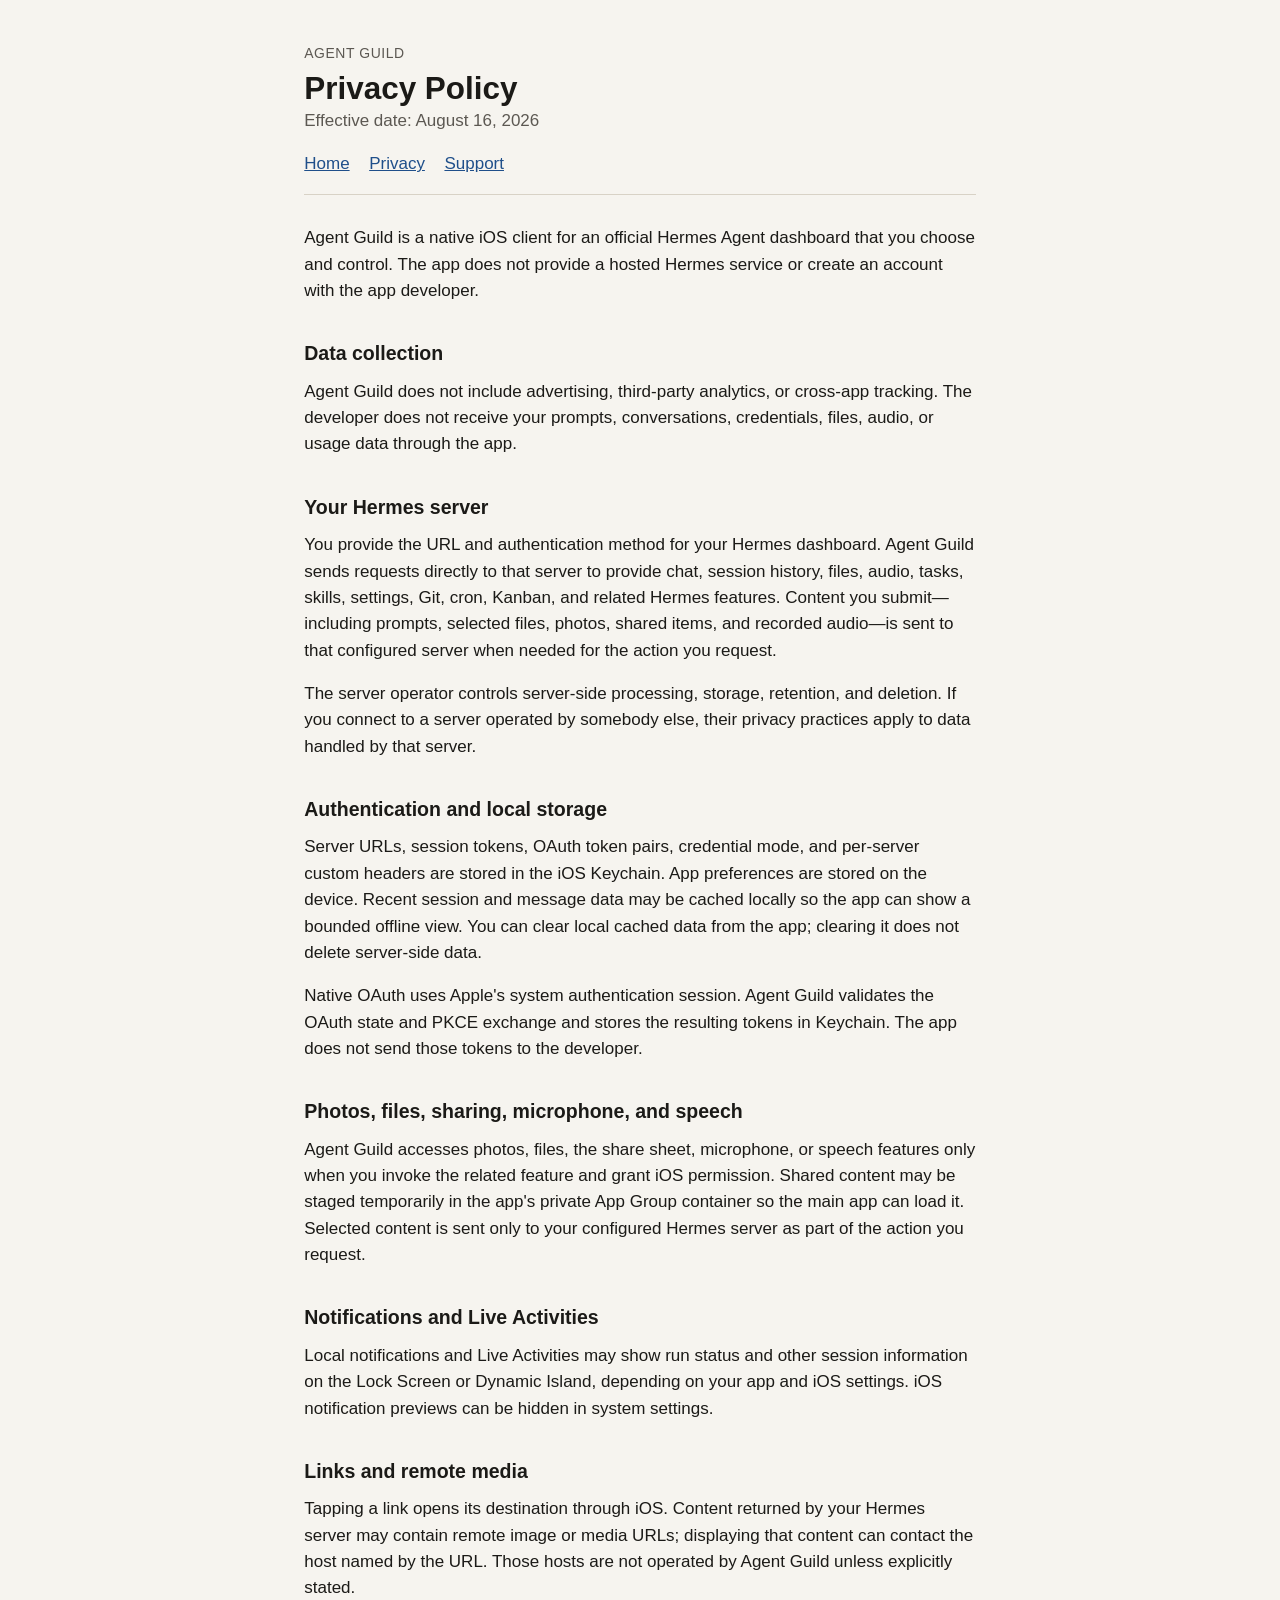
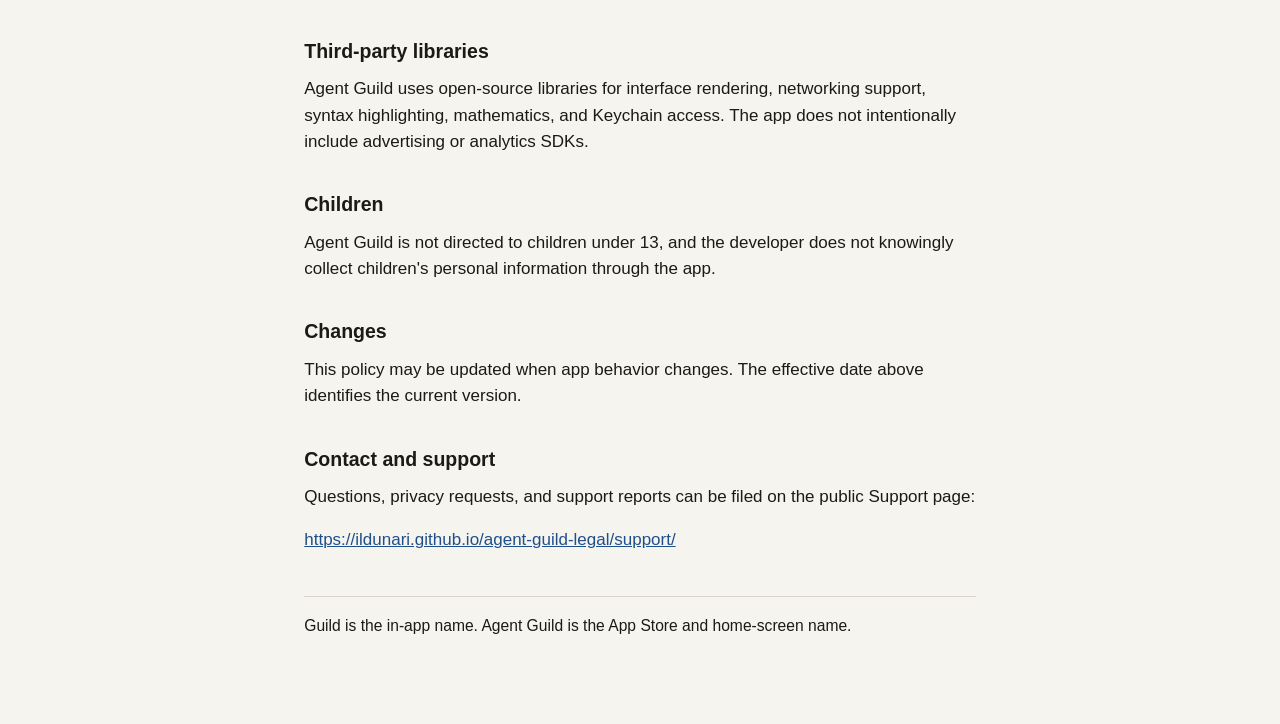
==== privacy/index.html @ e6b4c346 "Publish public Privacy and Support pages for Agent Guild. These pages must stay public so App Store " ====
<!DOCTYPE html>
<html lang="en">
<head>
  <meta charset="utf-8">
  <meta name="viewport" content="width=device-width, initial-scale=1">
  <title>Privacy Policy — Agent Guild</title>
  <meta name="description" content="Privacy policy for the Agent Guild iOS app.">
  <link rel="stylesheet" href="../css/site.css">
</head>
<body>
  <main>
    <header>
      <p class="kicker">Agent Guild</p>
      <h1>Privacy Policy</h1>
      <p class="meta">Effective date: August 16, 2026</p>
      <nav aria-label="Legal pages">
        <a href="../">Home</a>
        <a href="./" aria-current="page">Privacy</a>
        <a href="../support/">Support</a>
      </nav>
    </header>

    <p>Agent Guild is a native iOS client for an official Hermes Agent dashboard that you choose and control. The app does not provide a hosted Hermes service or create an account with the app developer.</p>

    <h2>Data collection</h2>
    <p>Agent Guild does not include advertising, third-party analytics, or cross-app tracking. The developer does not receive your prompts, conversations, credentials, files, audio, or usage data through the app.</p>

    <h2>Your Hermes server</h2>
    <p>You provide the URL and authentication method for your Hermes dashboard. Agent Guild sends requests directly to that server to provide chat, session history, files, audio, tasks, skills, settings, Git, cron, Kanban, and related Hermes features. Content you submit—including prompts, selected files, photos, shared items, and recorded audio—is sent to that configured server when needed for the action you request.</p>
    <p>The server operator controls server-side processing, storage, retention, and deletion. If you connect to a server operated by somebody else, their privacy practices apply to data handled by that server.</p>

    <h2>Authentication and local storage</h2>
    <p>Server URLs, session tokens, OAuth token pairs, credential mode, and per-server custom headers are stored in the iOS Keychain. App preferences are stored on the device. Recent session and message data may be cached locally so the app can show a bounded offline view. You can clear local cached data from the app; clearing it does not delete server-side data.</p>
    <p>Native OAuth uses Apple's system authentication session. Agent Guild validates the OAuth state and PKCE exchange and stores the resulting tokens in Keychain. The app does not send those tokens to the developer.</p>

    <h2>Photos, files, sharing, microphone, and speech</h2>
    <p>Agent Guild accesses photos, files, the share sheet, microphone, or speech features only when you invoke the related feature and grant iOS permission. Shared content may be staged temporarily in the app's private App Group container so the main app can load it. Selected content is sent only to your configured Hermes server as part of the action you request.</p>

    <h2>Notifications and Live Activities</h2>
    <p>Local notifications and Live Activities may show run status and other session information on the Lock Screen or Dynamic Island, depending on your app and iOS settings. iOS notification previews can be hidden in system settings.</p>

    <h2>Links and remote media</h2>
    <p>Tapping a link opens its destination through iOS. Content returned by your Hermes server may contain remote image or media URLs; displaying that content can contact the host named by the URL. Those hosts are not operated by Agent Guild unless explicitly stated.</p>

    <h2>Third-party libraries</h2>
    <p>Agent Guild uses open-source libraries for interface rendering, networking support, syntax highlighting, mathematics, and Keychain access. The app does not intentionally include advertising or analytics SDKs.</p>

    <h2>Children</h2>
    <p>Agent Guild is not directed to children under 13, and the developer does not knowingly collect children's personal information through the app.</p>

    <h2>Changes</h2>
    <p>This policy may be updated when app behavior changes. The effective date above identifies the current version.</p>

    <h2>Contact and support</h2>
    <p>Questions, privacy requests, and support reports can be filed on the public Support page:</p>
    <p><a href="https://ildunari.github.io/agent-guild-legal/support/">https://ildunari.github.io/agent-guild-legal/support/</a></p>

    <footer>
      <p>Guild is the in-app name. Agent Guild is the App Store and home-screen name.</p>
    </footer>
  </main>
</body>
</html>
---- css/site.css ----
:root {
  color-scheme: light dark;
  --bg: #f6f4ef;
  --fg: #1b1a17;
  --muted: #5c5852;
  --rule: #d8d2c6;
  --card: #fffdf8;
  --link: #1f4f8a;
}

@media (prefers-color-scheme: dark) {
  :root {
    --bg: #161513;
    --fg: #f3efe6;
    --muted: #b6b0a5;
    --rule: #3a3732;
    --card: #1f1d1a;
    --link: #8cbcf0;
  }
}

* { box-sizing: border-box; }

html, body {
  margin: 0;
  padding: 0;
  background: var(--bg);
  color: var(--fg);
  font: 17px/1.55 -apple-system, BlinkMacSystemFont, "Segoe UI", sans-serif;
}

main {
  max-width: 42rem;
  margin: 0 auto;
  padding: 2.5rem 1.25rem 4rem;
}

header {
  margin-bottom: 1.75rem;
  padding-bottom: 1rem;
  border-bottom: 1px solid var(--rule);
}

.kicker {
  margin: 0 0 0.35rem;
  color: var(--muted);
  font-size: 0.82rem;
  letter-spacing: 0.04em;
  text-transform: uppercase;
}

h1 {
  margin: 0;
  font-size: 1.85rem;
  line-height: 1.2;
}

h2 {
  margin: 2rem 0 0.6rem;
  font-size: 1.15rem;
}

p, li { color: var(--fg); }

p { margin: 0 0 1rem; }

ul {
  margin: 0 0 1rem;
  padding-left: 1.15rem;
}

.meta, .muted { color: var(--muted); }

a { color: var(--link); }

nav {
  display: flex;
  flex-wrap: wrap;
  gap: 0.85rem 1.15rem;
  margin-top: 1rem;
}

.card {
  background: var(--card);
  border: 1px solid var(--rule);
  border-radius: 12px;
  padding: 1rem 1.1rem;
  margin: 1rem 0;
}

footer {
  margin-top: 2.5rem;
  padding-top: 1rem;
  border-top: 1px solid var(--rule);
  color: var(--muted);
  font-size: 0.92rem;
}
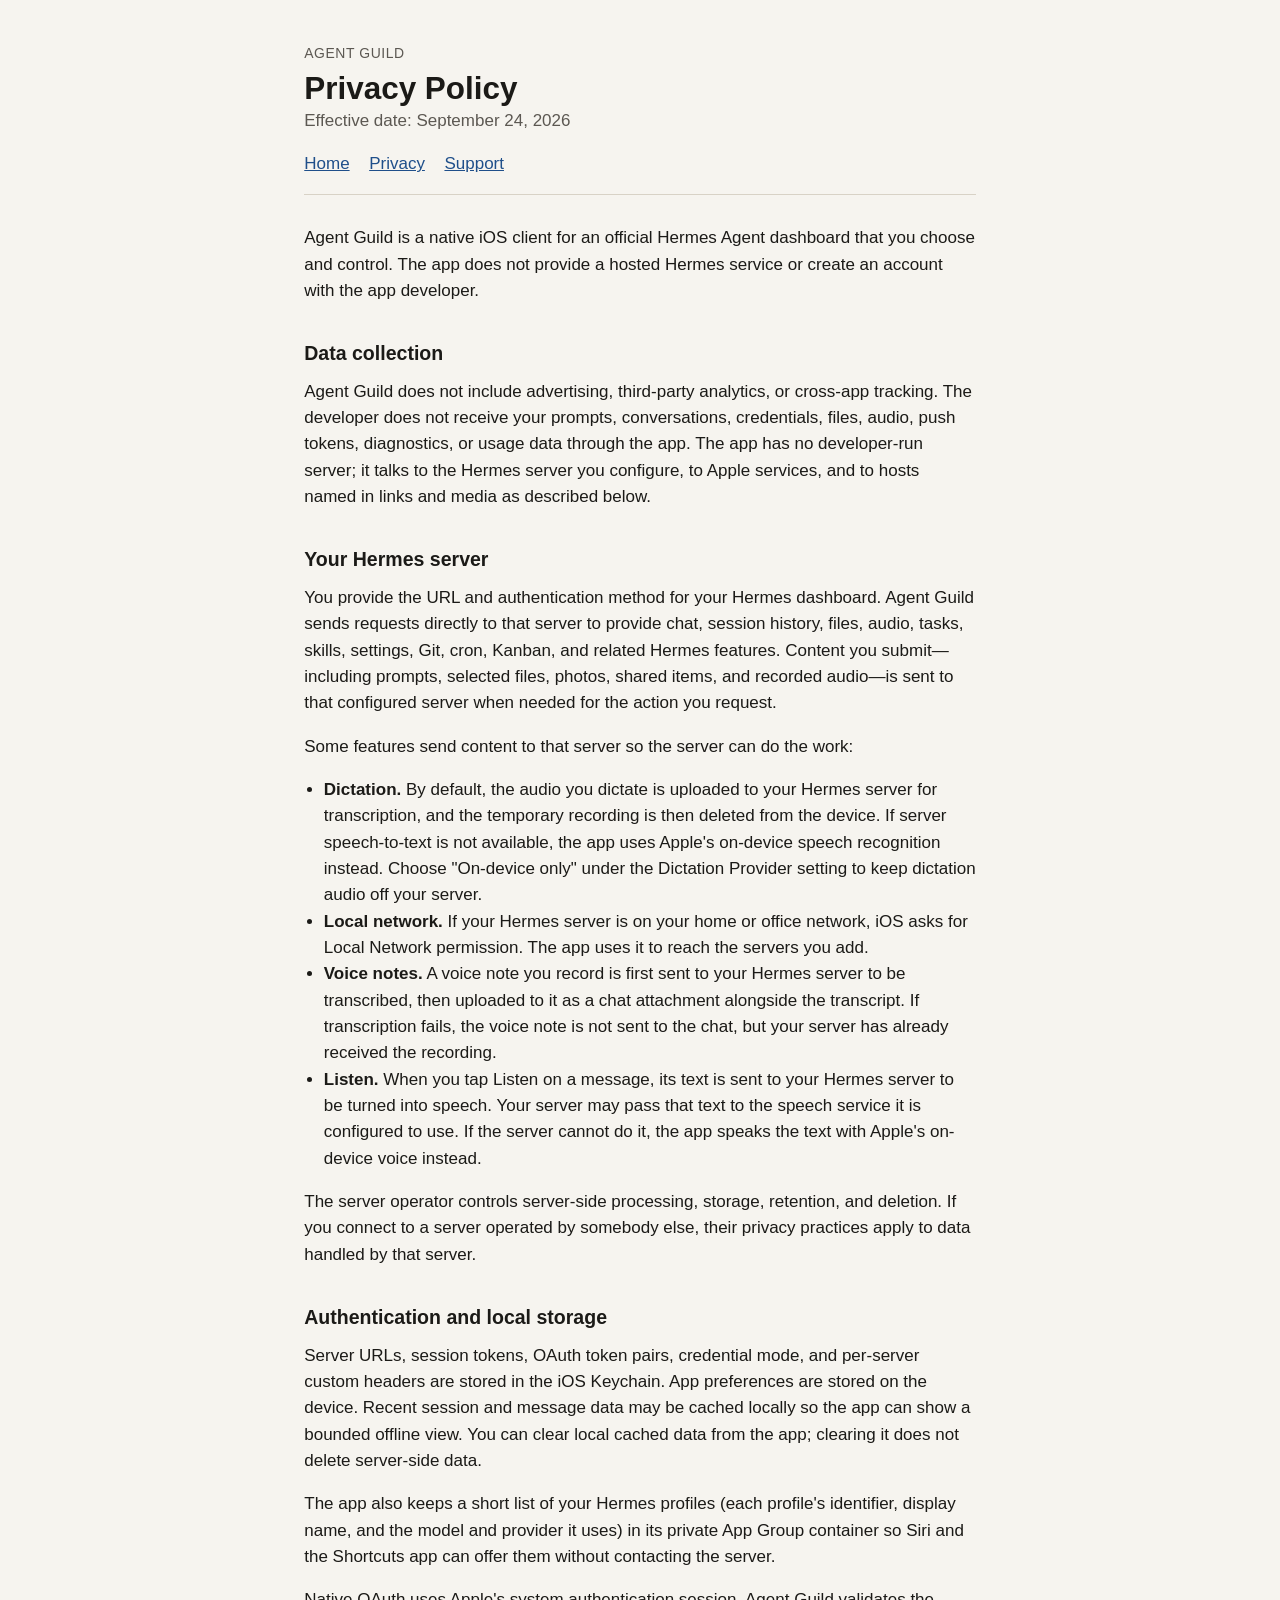
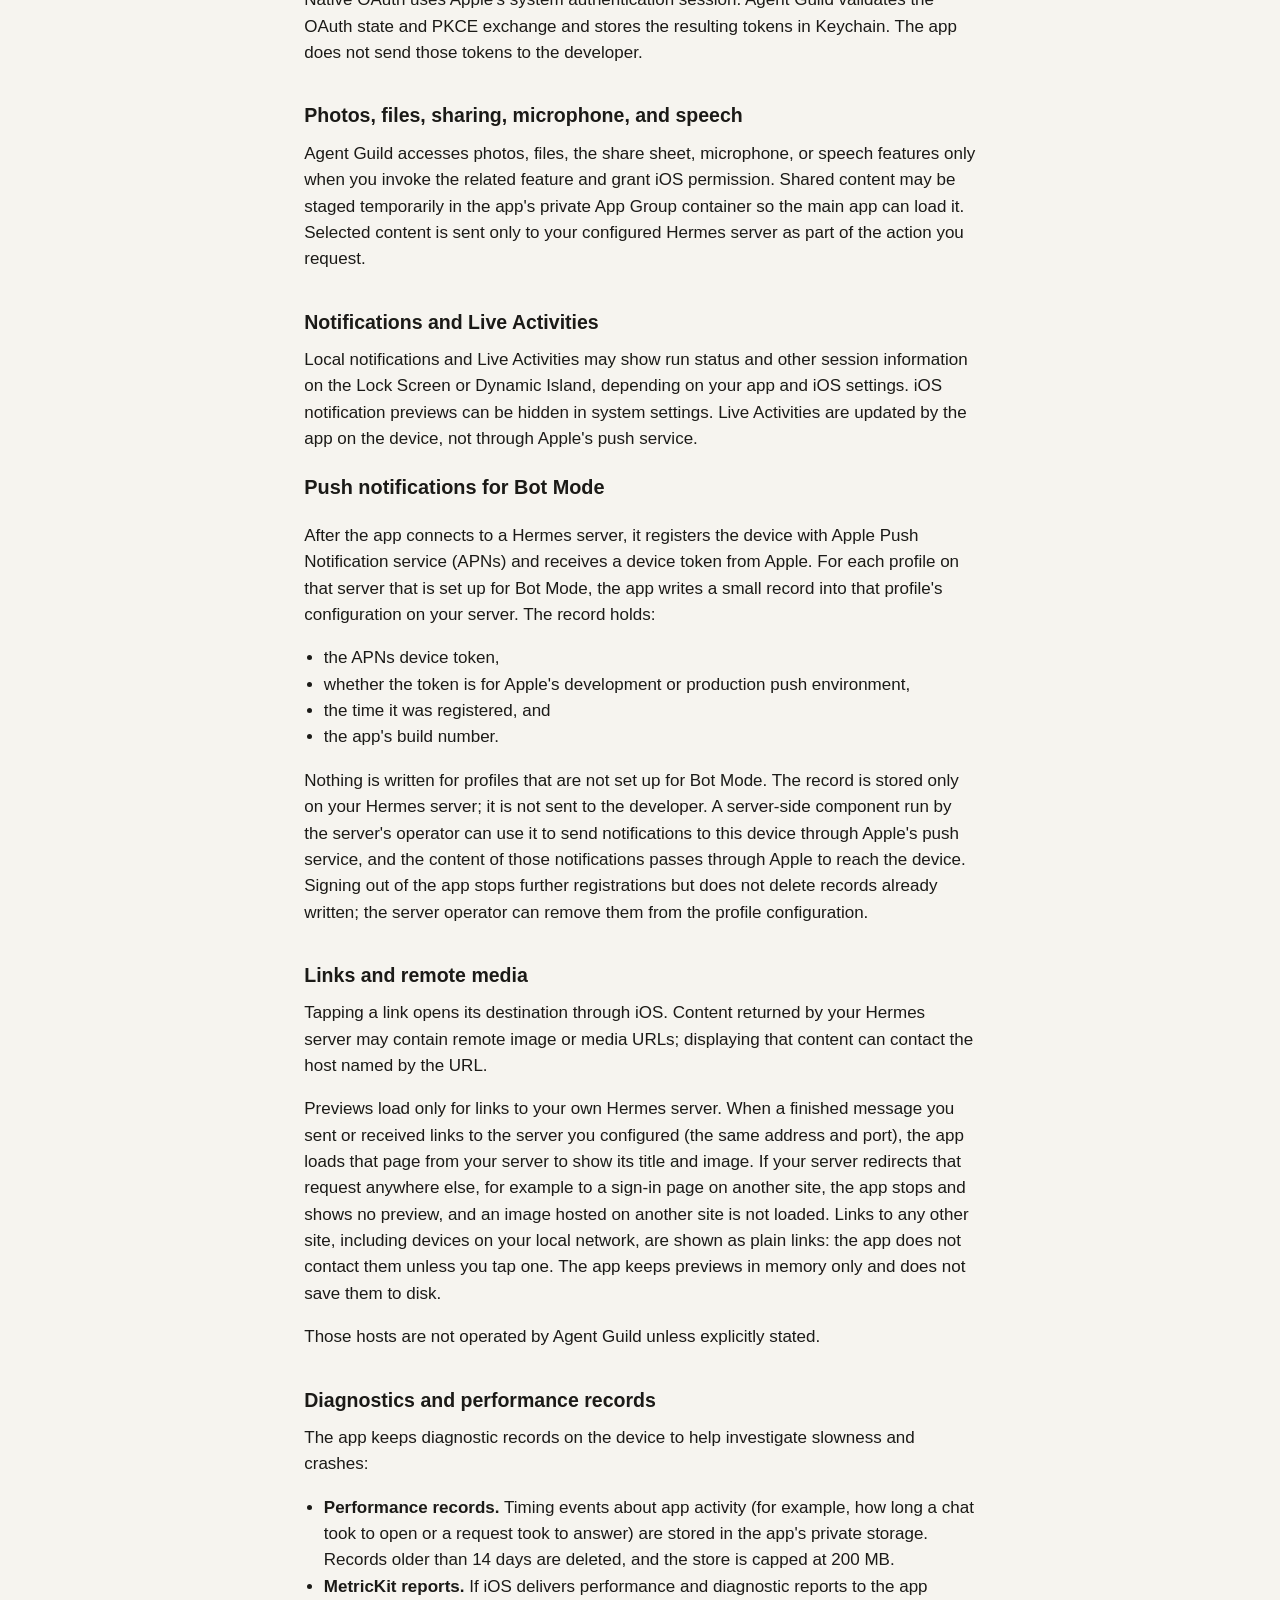
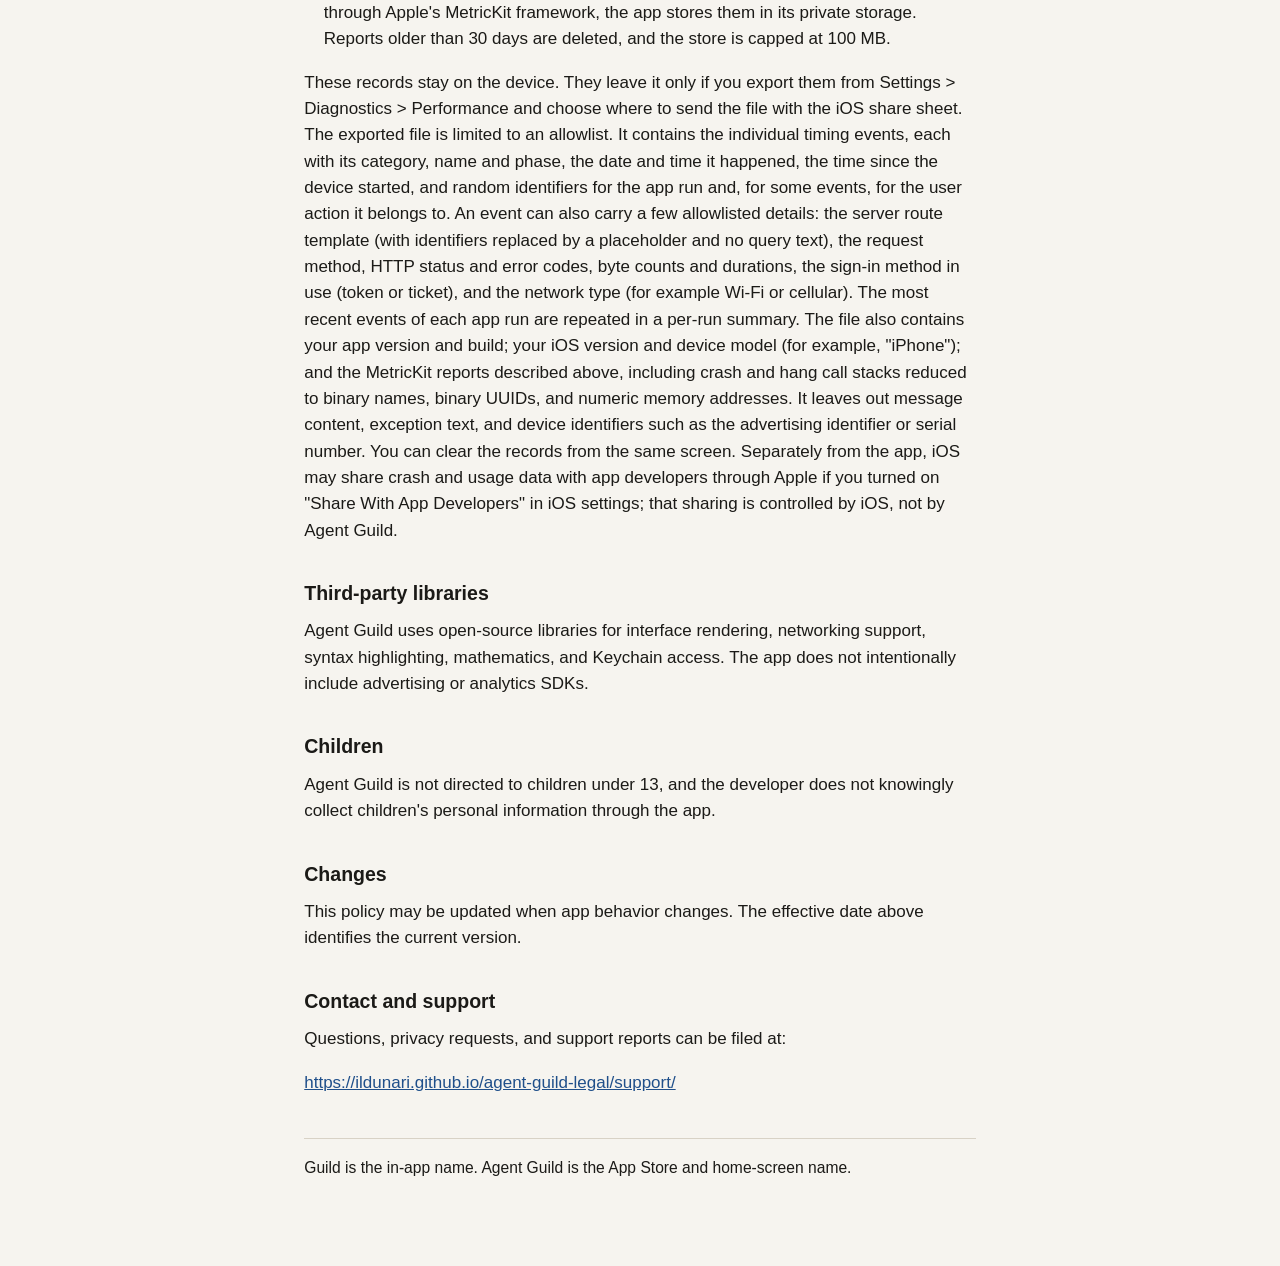
==== commit 57e7c823: "Privacy policy: September 24, 2026 revision Matches PRIVACY.md at ildunari/agent-guild 7a7a647: Bot " ====
--- a/privacy/index.html
+++ b/privacy/index.html
@@ -12,7 +12,7 @@
     <header>
       <p class="kicker">Agent Guild</p>
       <h1>Privacy Policy</h1>
-      <p class="meta">Effective date: August 16, 2026</p>
+      <p class="meta">Effective date: September 24, 2026</p>
       <nav aria-label="Legal pages">
         <a href="../">Home</a>
         <a href="./" aria-current="page">Privacy</a>
@@ -23,36 +23,88 @@
     <p>Agent Guild is a native iOS client for an official Hermes Agent dashboard that you choose and control. The app does not provide a hosted Hermes service or create an account with the app developer.</p>
 
     <h2>Data collection</h2>
-    <p>Agent Guild does not include advertising, third-party analytics, or cross-app tracking. The developer does not receive your prompts, conversations, credentials, files, audio, or usage data through the app.</p>
+
+    <p>Agent Guild does not include advertising, third-party analytics, or cross-app tracking. The developer does not receive your prompts, conversations, credentials, files, audio, push tokens, diagnostics, or usage data through the app. The app has no developer-run server; it talks to the Hermes server you configure, to Apple services, and to hosts named in links and media as described below.</p>
 
     <h2>Your Hermes server</h2>
+
     <p>You provide the URL and authentication method for your Hermes dashboard. Agent Guild sends requests directly to that server to provide chat, session history, files, audio, tasks, skills, settings, Git, cron, Kanban, and related Hermes features. Content you submit—including prompts, selected files, photos, shared items, and recorded audio—is sent to that configured server when needed for the action you request.</p>
+
+    <p>Some features send content to that server so the server can do the work:</p>
+
+    <ul>
+      <li><strong>Dictation.</strong> By default, the audio you dictate is uploaded to your Hermes server for transcription, and the temporary recording is then deleted from the device. If server speech-to-text is not available, the app uses Apple's on-device speech recognition instead. Choose "On-device only" under the Dictation Provider setting to keep dictation audio off your server.</li>
+      <li><strong>Local network.</strong> If your Hermes server is on your home or office network, iOS asks for Local Network permission. The app uses it to reach the servers you add.</li>
+      <li><strong>Voice notes.</strong> A voice note you record is first sent to your Hermes server to be transcribed, then uploaded to it as a chat attachment alongside the transcript. If transcription fails, the voice note is not sent to the chat, but your server has already received the recording.</li>
+      <li><strong>Listen.</strong> When you tap Listen on a message, its text is sent to your Hermes server to be turned into speech. Your server may pass that text to the speech service it is configured to use. If the server cannot do it, the app speaks the text with Apple's on-device voice instead.</li>
+    </ul>
+
     <p>The server operator controls server-side processing, storage, retention, and deletion. If you connect to a server operated by somebody else, their privacy practices apply to data handled by that server.</p>
 
     <h2>Authentication and local storage</h2>
+
     <p>Server URLs, session tokens, OAuth token pairs, credential mode, and per-server custom headers are stored in the iOS Keychain. App preferences are stored on the device. Recent session and message data may be cached locally so the app can show a bounded offline view. You can clear local cached data from the app; clearing it does not delete server-side data.</p>
+
+    <p>The app also keeps a short list of your Hermes profiles (each profile's identifier, display name, and the model and provider it uses) in its private App Group container so Siri and the Shortcuts app can offer them without contacting the server.</p>
+
     <p>Native OAuth uses Apple's system authentication session. Agent Guild validates the OAuth state and PKCE exchange and stores the resulting tokens in Keychain. The app does not send those tokens to the developer.</p>
 
     <h2>Photos, files, sharing, microphone, and speech</h2>
+
     <p>Agent Guild accesses photos, files, the share sheet, microphone, or speech features only when you invoke the related feature and grant iOS permission. Shared content may be staged temporarily in the app's private App Group container so the main app can load it. Selected content is sent only to your configured Hermes server as part of the action you request.</p>
 
     <h2>Notifications and Live Activities</h2>
-    <p>Local notifications and Live Activities may show run status and other session information on the Lock Screen or Dynamic Island, depending on your app and iOS settings. iOS notification previews can be hidden in system settings.</p>
+
+    <p>Local notifications and Live Activities may show run status and other session information on the Lock Screen or Dynamic Island, depending on your app and iOS settings. iOS notification previews can be hidden in system settings. Live Activities are updated by the app on the device, not through Apple's push service.</p>
+
+    <h3>Push notifications for Bot Mode</h3>
+
+    <p>After the app connects to a Hermes server, it registers the device with Apple Push Notification service (APNs) and receives a device token from Apple. For each profile on that server that is set up for Bot Mode, the app writes a small record into that profile's configuration on your server. The record holds:</p>
+
+    <ul>
+      <li>the APNs device token,</li>
+      <li>whether the token is for Apple's development or production push environment,</li>
+      <li>the time it was registered, and</li>
+      <li>the app's build number.</li>
+    </ul>
+
+    <p>Nothing is written for profiles that are not set up for Bot Mode. The record is stored only on your Hermes server; it is not sent to the developer. A server-side component run by the server's operator can use it to send notifications to this device through Apple's push service, and the content of those notifications passes through Apple to reach the device. Signing out of the app stops further registrations but does not delete records already written; the server operator can remove them from the profile configuration.</p>
 
     <h2>Links and remote media</h2>
-    <p>Tapping a link opens its destination through iOS. Content returned by your Hermes server may contain remote image or media URLs; displaying that content can contact the host named by the URL. Those hosts are not operated by Agent Guild unless explicitly stated.</p>
+
+    <p>Tapping a link opens its destination through iOS. Content returned by your Hermes server may contain remote image or media URLs; displaying that content can contact the host named by the URL.</p>
+
+    <p>Previews load only for links to your own Hermes server. When a finished message you sent or received links to the server you configured (the same address and port), the app loads that page from your server to show its title and image. If your server redirects that request anywhere else, for example to a sign-in page on another site, the app stops and shows no preview, and an image hosted on another site is not loaded. Links to any other site, including devices on your local network, are shown as plain links: the app does not contact them unless you tap one. The app keeps previews in memory only and does not save them to disk.</p>
+
+    <p>Those hosts are not operated by Agent Guild unless explicitly stated.</p>
+
+    <h2>Diagnostics and performance records</h2>
+
+    <p>The app keeps diagnostic records on the device to help investigate slowness and crashes:</p>
+
+    <ul>
+      <li><strong>Performance records.</strong> Timing events about app activity (for example, how long a chat took to open or a request took to answer) are stored in the app's private storage. Records older than 14 days are deleted, and the store is capped at 200 MB.</li>
+      <li><strong>MetricKit reports.</strong> If iOS delivers performance and diagnostic reports to the app through Apple's MetricKit framework, the app stores them in its private storage. Reports older than 30 days are deleted, and the store is capped at 100 MB.</li>
+    </ul>
+
+    <p>These records stay on the device. They leave it only if you export them from Settings &gt; Diagnostics &gt; Performance and choose where to send the file with the iOS share sheet. The exported file is limited to an allowlist. It contains the individual timing events, each with its category, name and phase, the date and time it happened, the time since the device started, and random identifiers for the app run and, for some events, for the user action it belongs to. An event can also carry a few allowlisted details: the server route template (with identifiers replaced by a placeholder and no query text), the request method, HTTP status and error codes, byte counts and durations, the sign-in method in use (token or ticket), and the network type (for example Wi-Fi or cellular). The most recent events of each app run are repeated in a per-run summary. The file also contains your app version and build; your iOS version and device model (for example, "iPhone"); and the MetricKit reports described above, including crash and hang call stacks reduced to binary names, binary UUIDs, and numeric memory addresses. It leaves out message content, exception text, and device identifiers such as the advertising identifier or serial number. You can clear the records from the same screen. Separately from the app, iOS may share crash and usage data with app developers through Apple if you turned on "Share With App Developers" in iOS settings; that sharing is controlled by iOS, not by Agent Guild.</p>
 
     <h2>Third-party libraries</h2>
+
     <p>Agent Guild uses open-source libraries for interface rendering, networking support, syntax highlighting, mathematics, and Keychain access. The app does not intentionally include advertising or analytics SDKs.</p>
 
     <h2>Children</h2>
+
     <p>Agent Guild is not directed to children under 13, and the developer does not knowingly collect children's personal information through the app.</p>
 
     <h2>Changes</h2>
+
     <p>This policy may be updated when app behavior changes. The effective date above identifies the current version.</p>
 
     <h2>Contact and support</h2>
-    <p>Questions, privacy requests, and support reports can be filed on the public Support page:</p>
+
+    <p>Questions, privacy requests, and support reports can be filed at:</p>
+
     <p><a href="https://ildunari.github.io/agent-guild-legal/support/">https://ildunari.github.io/agent-guild-legal/support/</a></p>
 
     <footer>
--- a/css/site.css
+++ b/css/site.css
@@ -27,12 +27,15 @@
   background: var(--bg);
   color: var(--fg);
   font: 17px/1.55 -apple-system, BlinkMacSystemFont, "Segoe UI", sans-serif;
+  overflow-x: hidden;
 }
 
 main {
   max-width: 42rem;
+  width: 100%;
   margin: 0 auto;
   padding: 2.5rem 1.25rem 4rem;
+  overflow-wrap: anywhere;
 }
 
 header {
@@ -60,9 +63,15 @@
   font-size: 1.15rem;
 }
 
-p, li { color: var(--fg); }
+p, li { color: var(--fg); overflow-wrap: anywhere; }
 
 p { margin: 0 0 1rem; }
+
+a {
+  color: var(--link);
+  overflow-wrap: anywhere;
+  word-break: break-all;
+}
 
 ul {
   margin: 0 0 1rem;
@@ -71,7 +80,6 @@
 
 .meta, .muted { color: var(--muted); }
 
-a { color: var(--link); }
 
 nav {
   display: flex;
